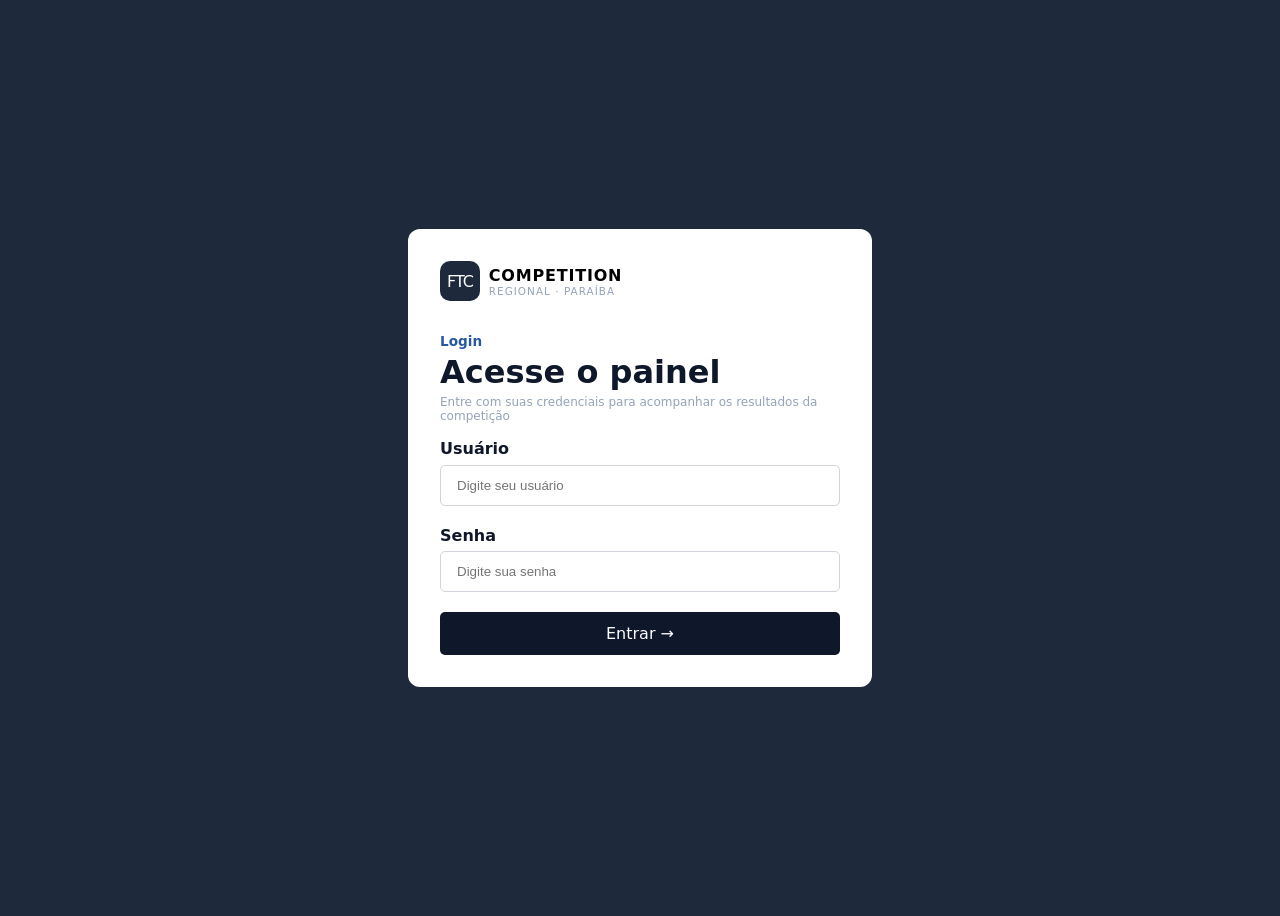
==== ftc-pb-competition/paginas/pag-login.html @ 4039ecbb "página de login quase finalizada, faltando apenas efeitos de background. Java script adicionado para" ====
<!DOCTYPE html>
<html lang="pt-br">
<head>
    <meta charset="UTF-8">
    <meta name="viewport" content="width=device-width, initial-scale=1.0">
    <title>FTC|PB Regional</title>
    <link rel="stylesheet" href="../estilos/style.css">
    <script src="../scripts/script.js" defer></script>
    
</head>
<body>
    <section class="login-screen">
        <div class="login-card">
            <div class="organization">
                <div class="box-ftc">
                    FTC
                </div> 
                <div class="column-itens">
                    <strong>COMPETITION</strong>
                    <span>REGIONAL · PARAÍBA</span>
                </div>
            </div>
            <div class="intro">
                <p class="minor">Login</p>
                <h1>Acesse o painel</h1>
                <p class="minor-information">Entre com suas credenciais para acompanhar os resultados da competição</p>
            </div>
            <form id="login-form">
                <div class="field">
                    <label for="username">Usuário</label>
                    <input type="text" placeholder="Digite seu usuário" id="username" required>
                </div>
                <div class="field">
                    <label for="password">Senha</label>
                    <input type="password" placeholder="Digite sua senha" id="password" required>
                </div>
                <div>
                    <button type="submit">Entrar <span>→</span></button>
                </div>
            </form>
        </div>
    </section>
</body>
</html>
---- ftc-pb-competition/estilos/style.css ----
body{
    background: #1e293b;
    font-family: system-ui, -apple-system, "Segoe UI", sans-serif;
}

form{
    display: flex;
    flex-direction: column;
    gap: 1.25rem;
    margin-top: 1rem;
}

label{
    font-weight: 600;
    color: #0f172a;
}

input{
    padding: 0.75rem 1rem;
    border: 1px solid #d1d5db;
    border-radius: 5px;
}

button{
    padding: 0.75rem;
    border: none;
    background-color: #0f172a;
    color: #fff;
    font-size: 1rem;
    border-radius: 5px;
    font-family: inherit;
    cursor: pointer;
    min-width: 400px;
}

.login-screen{
    background: #1e293b;
    place-items: center;
    min-height: 100vh;
    display: grid;
}

.login-card{
    background-color: #fff;
    width: 100%;
    max-width: 400px;
    padding: 2rem;
    border-radius: 12px;
}

.organization{
    display: flex;
    align-items: center;
    gap: 0.55rem;
    margin-bottom: 2rem;
}

.column-itens{
    display: flex;
    flex-direction: column;
}

.column-itens span{
    font-size: 0.65rem;
    color: #94a3b8;
    letter-spacing: 0.1em;
}

.column-itens strong{
    color: #000000;
    font-size: 1rem;
    letter-spacing: 0.05em;
}

.box-ftc{
    background-color: #1e293b;
    width: 40px;
    height: 40px;
    border-radius: 10px;
    display: grid;
    place-items: center;
    color: #fff;
    letter-spacing: -1px;
}

.intro{
    display: flex;
    flex-direction: column;
    gap: 0.25rem;
}

.intro *{
    margin: 0;
}

.intro h1 {
    font-size: 2rem;
    font-weight: 700;
    color: #0f172a;      /* quase preto */
}

.minor{
    color: #2958a3;
    font-size: 0.85rem;
    font-weight: 700;
}

.minor-information{
    color: #94a3b8;
    font-size: 0.75rem;
}

.field{
    display: flex;
    flex-direction: column;
    gap: 0.4rem;
}
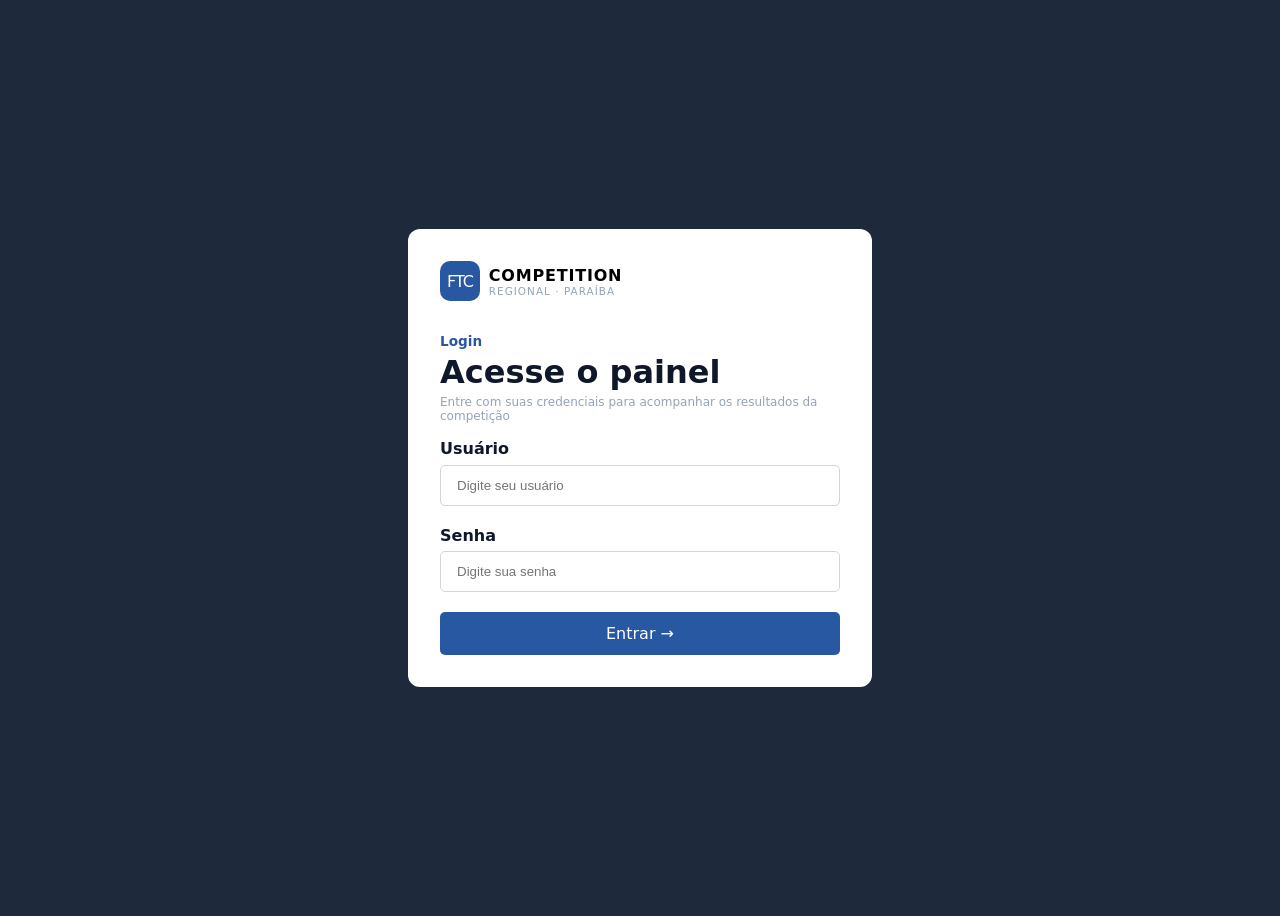
==== commit 109bd530: "sistema de navegação com javascript concluído. Inicío da página inicial de ranking da competição + o" ====
--- a/ftc-pb-competition/paginas/pag-login.html
+++ b/ftc-pb-competition/paginas/pag-login.html
@@ -4,8 +4,9 @@
     <meta charset="UTF-8">
     <meta name="viewport" content="width=device-width, initial-scale=1.0">
     <title>FTC|PB Regional</title>
-    <link rel="stylesheet" href="../estilos/style.css">
-    <script src="../scripts/script.js" defer></script>
+    <link rel="stylesheet" href="../estilos/base.css">
+    <link rel="stylesheet" href="../estilos/style-login.css">
+    <script src="../scripts/script-login.js" defer></script>
     
 </head>
 <body>
--- a/ftc-pb-competition/estilos/base.css
+++ b/ftc-pb-competition/estilos/base.css
@@ -0,0 +1,23 @@
+.organization{
+    display: flex;
+    align-items: center;
+    gap: 0.55rem;
+    margin-bottom: 2rem;
+    color: #fff;
+}
+
+.box-ftc{
+    background-color: #2958a3;
+    width: 40px;
+    height: 40px;
+    border-radius: 10px;
+    display: grid;
+    place-items: center;
+    color: #fff;
+    letter-spacing: -1px;
+}
+
+.column-itens{
+    display: flex;
+    flex-direction: column;
+}
--- a/ftc-pb-competition/estilos/style-login.css
+++ b/ftc-pb-competition/estilos/style-login.css
@@ -0,0 +1,94 @@
+body{
+    background: #1e293b;
+    font-family: system-ui, -apple-system, "Segoe UI", sans-serif;
+}
+
+form{
+    display: flex;
+    flex-direction: column;
+    gap: 1.25rem;
+    margin-top: 1rem;
+}
+
+label{
+    font-weight: 600;
+    color: #0f172a;
+}
+
+input{
+    padding: 0.75rem 1rem;
+    border: 1px solid #d1d5db;
+    border-radius: 5px;
+}
+
+button{
+    padding: 0.75rem;
+    border: none;
+    background-color: #2958a3;
+    color: #fff;
+    font-size: 1rem;
+    border-radius: 5px;
+    font-family: inherit;
+    cursor: pointer;
+    width: 100%;
+}
+
+.login-screen{
+    background: #1e293b;
+    place-items: center;
+    min-height: 100vh;
+    display: grid;
+}
+
+.login-card{
+    background-color: #fff;
+    width: 100%;
+    max-width: 400px;
+    padding: 2rem;
+    border-radius: 12px;
+}
+
+.column-itens span{
+    font-size: 0.65rem;
+    color: #94a3b8;
+    letter-spacing: 0.1em;
+}
+
+.column-itens strong{
+    color: #000000;
+    font-size: 1rem;
+    letter-spacing: 0.05em;
+}
+
+.intro{
+    display: flex;
+    flex-direction: column;
+    gap: 0.25rem;
+}
+
+.intro *{
+    margin: 0;
+}
+
+.intro h1 {
+    font-size: 2rem;
+    font-weight: 700;
+    color: #0f172a;      /* quase preto */
+}
+
+.minor{
+    color: #2958a3;
+    font-size: 0.85rem;
+    font-weight: 700;
+}
+
+.minor-information{
+    color: #94a3b8;
+    font-size: 0.75rem;
+}
+
+.field{
+    display: flex;
+    flex-direction: column;
+    gap: 0.4rem;
+}
